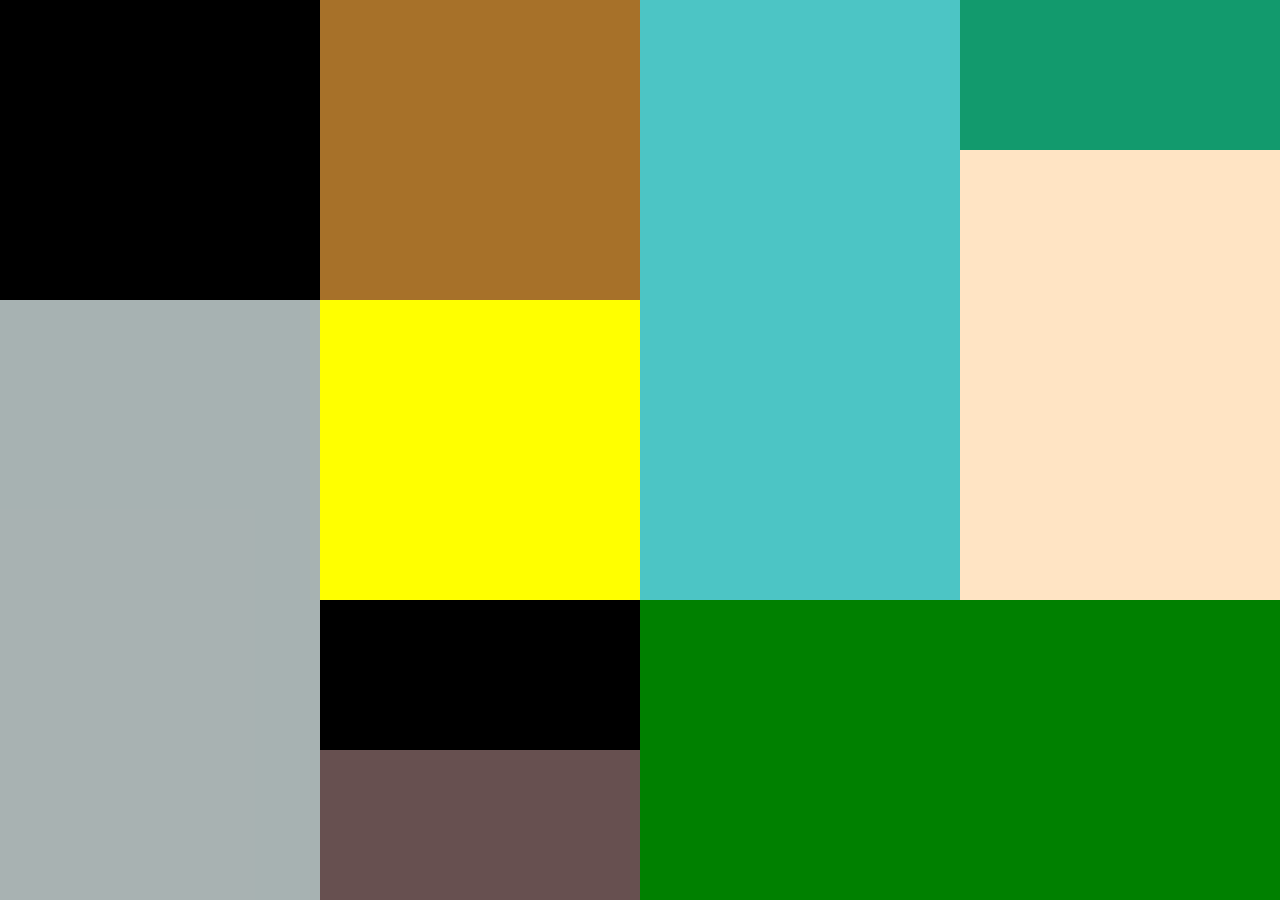
==== Design-1/index.html @ 6b2968b2 "first commit" ====
<!DOCTYPE html>
<html lang="en">
<head>
    <meta charset="UTF-8">
    <meta name="viewport" content="width=device-width, initial-scale=1.0">
    <title>Layout - 1</title>
    <link rel="stylesheet" href="style.css">
</head>
<body>
    <main>
        <div class="top-img"></div>
        <div class="top-symbol"></div>
        <div class="top-categories"></div>
        <div class="top-marketing"></div>
        <div class="coin"></div>
        <div class="location"></div>
        <div class="left-img"></div>
        <div class="awards"></div>
        <div class="app-store"></div>
        <div class="rating"></div>
    </main>
</body>
</html>
---- Design-1/style.css ----
* {
    margin: 0;
    padding: 0;
    box-sizing: border-box;
}

html, body {
    height: 100%;
    width: 100%;
    background-color: black;
}

main {
    height: 100%;
    width: 100%;
    display: grid;
    grid-template-columns: repeat(4, 1fr);
    grid-template-rows: repeat(6, 1fr);

    grid-template-areas: 
    "top-img top-symbol top-categories top-marketing"
    "top-img top-symbol top-categories left-img"
    "coin location top-categories left-img"
    "coin location top-categories left-img"
    "coin award rating rating"
    "coin app-store rating rating"
    ;
}    
                   
.top-img {
    border-color: rgb(110, 162, 207);
    grid-area: top-img;
}

.top-symbol {
    background-color: rgb(167, 113, 41);
    grid-area: top-symbol;
}

.top-categories {
    background-color: rgb(76, 197, 197);
    grid-area: top-categories;
}

.top-marketing {
    background-color: rgb(18, 154, 109);
    grid-area: top-marketing;
}

.coin {
    background-color: rgba(240, 255, 255, 0.699);
    grid-area: coin;
}

.location {
    background-color: rgb(255, 255, 0);
    grid-area: location;
}

.left-img {
    background-color: bisque;
    grid-area: left-img;
}

.awards {
    background-color: red;
    grid-area: awards;
}

.app-store {
    background-color: rgb(103, 80, 80);
    grid-area: app-store;
}

.rating {
    background-color: green;
    grid-area: rating;
}
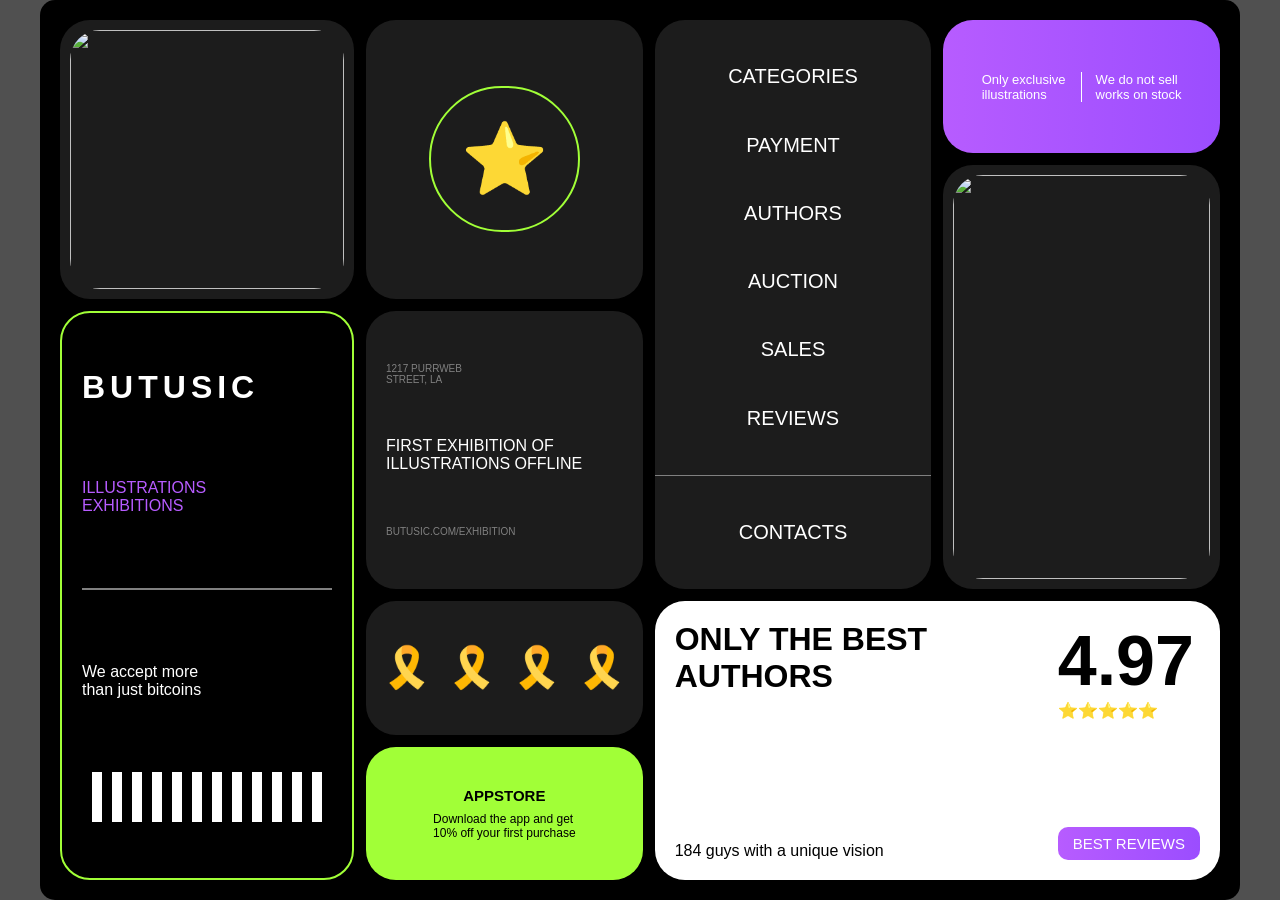
==== commit 7c198853: "Design 1 completed" ====
--- a/Design-1/index.html
+++ b/Design-1/index.html
@@ -1,23 +1,118 @@
-<!DOCTYPE html>
+<!doctype html>
 <html lang="en">
-<head>
-    <meta charset="UTF-8">
-    <meta name="viewport" content="width=device-width, initial-scale=1.0">
+  <head>
+    <meta charset="UTF-8" />
+    <meta name="viewport" content="width=device-width, initial-scale=1.0" />
     <title>Layout - 1</title>
-    <link rel="stylesheet" href="style.css">
-</head>
-<body>
+    <link rel="stylesheet" href="style.css" />
+  </head>
+  <body>
     <main>
-        <div class="top-img"></div>
-        <div class="top-symbol"></div>
-        <div class="top-categories"></div>
-        <div class="top-marketing"></div>
-        <div class="coin"></div>
-        <div class="location"></div>
-        <div class="left-img"></div>
-        <div class="awards"></div>
-        <div class="app-store"></div>
-        <div class="rating"></div>
+      <div class="top-img">
+        <img
+          src="https://lh5.googleusercontent.com/oyAX4KBqmtzD-1i9X7bTIi1-fIgrmQXQB_hhSmIz4OY08OYAym3SzRhWtussSunASexX1JLBOglU27Oc6XY7vhlybcM4BMK5oNfpvQXMR1L91YmbD5fedvOR_M3SGnt82M9YtPKgq3isV2uZFe7UGEipHPtGGr_KUyLwrEemzcw6uDOj1BIaSAjBXg"
+          alt=""
+        />
+      </div>
+      <div class="top-symbol">
+        <div class="symbol">
+          <p>⭐</p>
+        </div>
+      </div>
+      <div class="top-categories">
+        <p>CATEGORIES</p>
+        <p>PAYMENT</p>
+        <p>AUTHORS</p>
+        <p>AUCTION</p>
+        <p>SALES</p>
+        <p>REVIEWS</p>
+        <hr />
+        <p>CONTACTS</p>
+      </div>
+      <div class="top-marketing">
+        <p>
+          Only exclusive <br />
+          illustrations
+        </p>
+        <div class="top-left-line"></div>
+        <p>
+          We do not sell <br />
+          works on stock
+        </p>
+      </div>
+      <div class="coin">
+        <h1>BUTUSIC</h1>
+        <p>
+          ILLUSTRATIONS <br />
+          EXHIBITIONS
+        </p>
+        <div class="coin-line"></div>
+        <p>
+          We accept more <br />
+          than just bitcoins
+        </p>
+        <div class="barcode">
+          <div></div>
+          <div></div>
+          <div></div>
+          <div></div>
+          <div></div>
+          <div></div>
+          <div></div>
+          <div></div>
+          <div></div>
+          <div></div>
+          <div></div>
+          <div></div>
+          <div></div>
+        </div>
+      </div>
+      <div class="location">
+        <p>
+          1217 PURRWEB <br />
+          STREET, LA
+        </p>
+        <p>
+          FIRST EXHIBITION OF <br />
+          ILLUSTRATIONS OFFLINE
+        </p>
+        <p>BUTUSIC.COM/EXHIBITION</p>
+      </div>
+      <div class="left-img">
+        <img
+          src="https://mir-s3-cdn-cf.behance.net/projects/404/1bcb92134312711.Y3JvcCwyMzk5LDE4NzcsMCww.jpg"
+          alt=""
+        />
+      </div>
+      <div class="awards">
+        <p>🎗️</p>
+        <p>🎗️</p>
+        <p>🎗️</p>
+        <p>🎗️</p>
+      </div>
+      <div class="app-store">
+        <h2>APPSTORE</h2>
+        <p>
+          Download the app and get <br />
+          10% off your first purchase
+        </p>
+      </div>
+      <div class="rating">
+        <div class="rating-left">
+          <h1>
+            ONLY THE BEST <br />
+            AUTHORS
+          </h1>
+          <p>184 guys with a unique vision</p>
+        </div>
+        <div class="rating-right">
+          <div class="rate">
+            <h1>4.97</h1>
+            <p>⭐⭐⭐⭐⭐</p>
+          </div>
+          <button>BEST REVIEWS</button>
+        </div>
+      </div>
     </main>
-</body>
-</html>+  </body>
+</html>
--- a/Design-1/style.css
+++ b/Design-1/style.css
@@ -1,78 +1,246 @@
 * {
-    margin: 0;
-    padding: 0;
-    box-sizing: border-box;
-}
-
-html, body {
-    height: 100%;
-    width: 100%;
-    background-color: black;
+  margin: 0;
+  padding: 0;
+  box-sizing: border-box;
+  font-family: sans-serif;
+}
+
+html,
+body {
+  height: 100%;
+  width: 100%;
+  background-color: rgb(80, 80, 80);
 }
 
 main {
-    height: 100%;
-    width: 100%;
-    display: grid;
-    grid-template-columns: repeat(4, 1fr);
-    grid-template-rows: repeat(6, 1fr);
-
-    grid-template-areas: 
+  height: 100%;
+  width: 100%;
+  max-width: 1200px;
+  margin: auto;
+  background-color: rgb(0, 0, 0);
+  border-radius: 15px;
+  display: grid;
+  grid-template-columns: repeat(4, 1fr);
+  grid-template-rows: repeat(6, 1fr);
+  gap: 12px;
+  padding: 20px;
+
+  grid-template-areas:
     "top-img top-symbol top-categories top-marketing"
     "top-img top-symbol top-categories left-img"
     "coin location top-categories left-img"
     "coin location top-categories left-img"
-    "coin award rating rating"
-    "coin app-store rating rating"
-    ;
-}    
-                   
+    "coin awards rating rating"
+    "coin app-store rating rating";
+}
+
+main > * {
+  border-radius: 30px;
+}
+
 .top-img {
-    border-color: rgb(110, 162, 207);
-    grid-area: top-img;
+  background-color: rgb(28, 28, 28);
+  grid-area: top-img;
+  overflow: hidden;
+  padding: 10px;
+}
+
+.top-img img {
+  height: 100%;
+  width: 100%;
+  object-fit: cover;
+  border-radius: 30px;
 }
 
 .top-symbol {
-    background-color: rgb(167, 113, 41);
-    grid-area: top-symbol;
+  background-color: rgb(28, 28, 28);
+  grid-area: top-symbol;
+  display: grid;
+}
+
+.symbol {
+  align-self: center;
+  justify-self: center;
+  font-size: 70px;
+  border: 2px solid rgb(161, 255, 55);
+  border-radius: 100px;
+  padding: 30px;
 }
 
 .top-categories {
-    background-color: rgb(76, 197, 197);
-    grid-area: top-categories;
+  background-color: rgb(76, 197, 197);
+  grid-area: top-categories;
+  display: flex;
+  flex-direction: column;
+  align-items: center;
+  justify-content: space-evenly;
+  font-size: 20px;
+  color: white;
+  background-color: rgb(28, 28, 28);
 }
 
 .top-marketing {
-    background-color: rgb(18, 154, 109);
-    grid-area: top-marketing;
+  background: linear-gradient(90deg, #b75cff, #9b4dff);
+  grid-area: top-marketing;
+  color: white;
+  display: flex;
+  gap: 15px;
+  align-items: center;
+  justify-content: center;
+  font-size: 13px;
+}
+
+.top-left-line {
+  height: 30px;
+  width: 0.1px;
+  background-color: white;
 }
 
 .coin {
-    background-color: rgba(240, 255, 255, 0.699);
-    grid-area: coin;
+  background-color: black;
+  grid-area: coin;
+  display: flex;
+  flex-direction: column;
+  justify-content: space-around;
+  padding: 20px;
+  border: 2px solid rgb(161, 255, 55);
+}
+
+.coin h1 {
+  font-weight: 700;
+  color: white;
+  letter-spacing: 5px;
+}
+
+.coin p {
+  color: #b75cff;
+}
+
+.coin p:nth-child(4) {
+  color: white;
+}
+
+.coin-line {
+  width: 100%;
+  height: 2px;
+  background-color: gray;
+}
+
+.barcode {
+  height: 50px;
+  width: 100%;
+  background-color: white;
+  display: flex;
+  gap: 10px;
+}
+
+.barcode div {
+  background-color: black;
+  height: 100%;
+  width: 10px;
 }
 
 .location {
-    background-color: rgb(255, 255, 0);
-    grid-area: location;
+  background-color: rgb(28, 28, 28);
+  grid-area: location;
+  display: flex;
+  flex-direction: column;
+  align-items: start;
+  padding-left: 20px;
+  color: white;
+  justify-content: space-evenly;
+}
+
+.location p:nth-child(1) {
+  font-size: 10px;
+  color: gray;
+}
+
+.location p:nth-child(3) {
+  font-size: 10px;
+  color: gray;
 }
 
 .left-img {
-    background-color: bisque;
-    grid-area: left-img;
+  background-color: bisque;
+  grid-area: left-img;
+  background-color: rgb(28, 28, 28);
+  overflow: hidden;
+  padding: 10px;
+}
+
+.left-img img {
+  height: 100%;
+  width: 100%;
+  object-fit: cover;
+  object-position: center;
+  border-radius: 30px;
 }
 
 .awards {
-    background-color: red;
-    grid-area: awards;
+  background-color: rgb(28, 28, 28);
+  grid-area: awards;
+  display: flex;
+  align-items: center;
+  justify-content: center;
+  gap: 15px;
+  font-size: 40px;
 }
 
 .app-store {
-    background-color: rgb(103, 80, 80);
-    grid-area: app-store;
+  background-color: rgb(161, 255, 55);
+  grid-area: app-store;
+  display: flex;
+  flex-direction: column;
+  align-items: center;
+  justify-content: center;
+  gap: 8px;
+}
+
+.app-store h2 {
+  font-size: 15px;
+}
+
+.app-store p {
+  font-size: 12px;
 }
 
 .rating {
-    background-color: green;
-    grid-area: rating;
-}+  background-color: white;
+  grid-area: rating;
+  display: flex;
+  justify-content: space-between;
+  padding: 20px;
+}
+
+.rating-left {
+  display: flex;
+  flex-direction: column;
+  justify-content: space-between;
+}
+
+.rating-right {
+  display: flex;
+  flex-direction: column;
+  justify-content: space-between;
+}
+
+.rating-right h1 {
+  font-size: 70px;
+}
+
+.rating-right button {
+  font-size: 15px;
+  padding: 8px 15px;
+  border: none;
+  border-radius: 10px;
+  background: linear-gradient(90deg, #b75cff, #9b4dff);
+  color: white;
+}
+
+hr {
+  width: 100%;
+  height: 1px;
+  background-color: gray;
+  border: none;
+}
